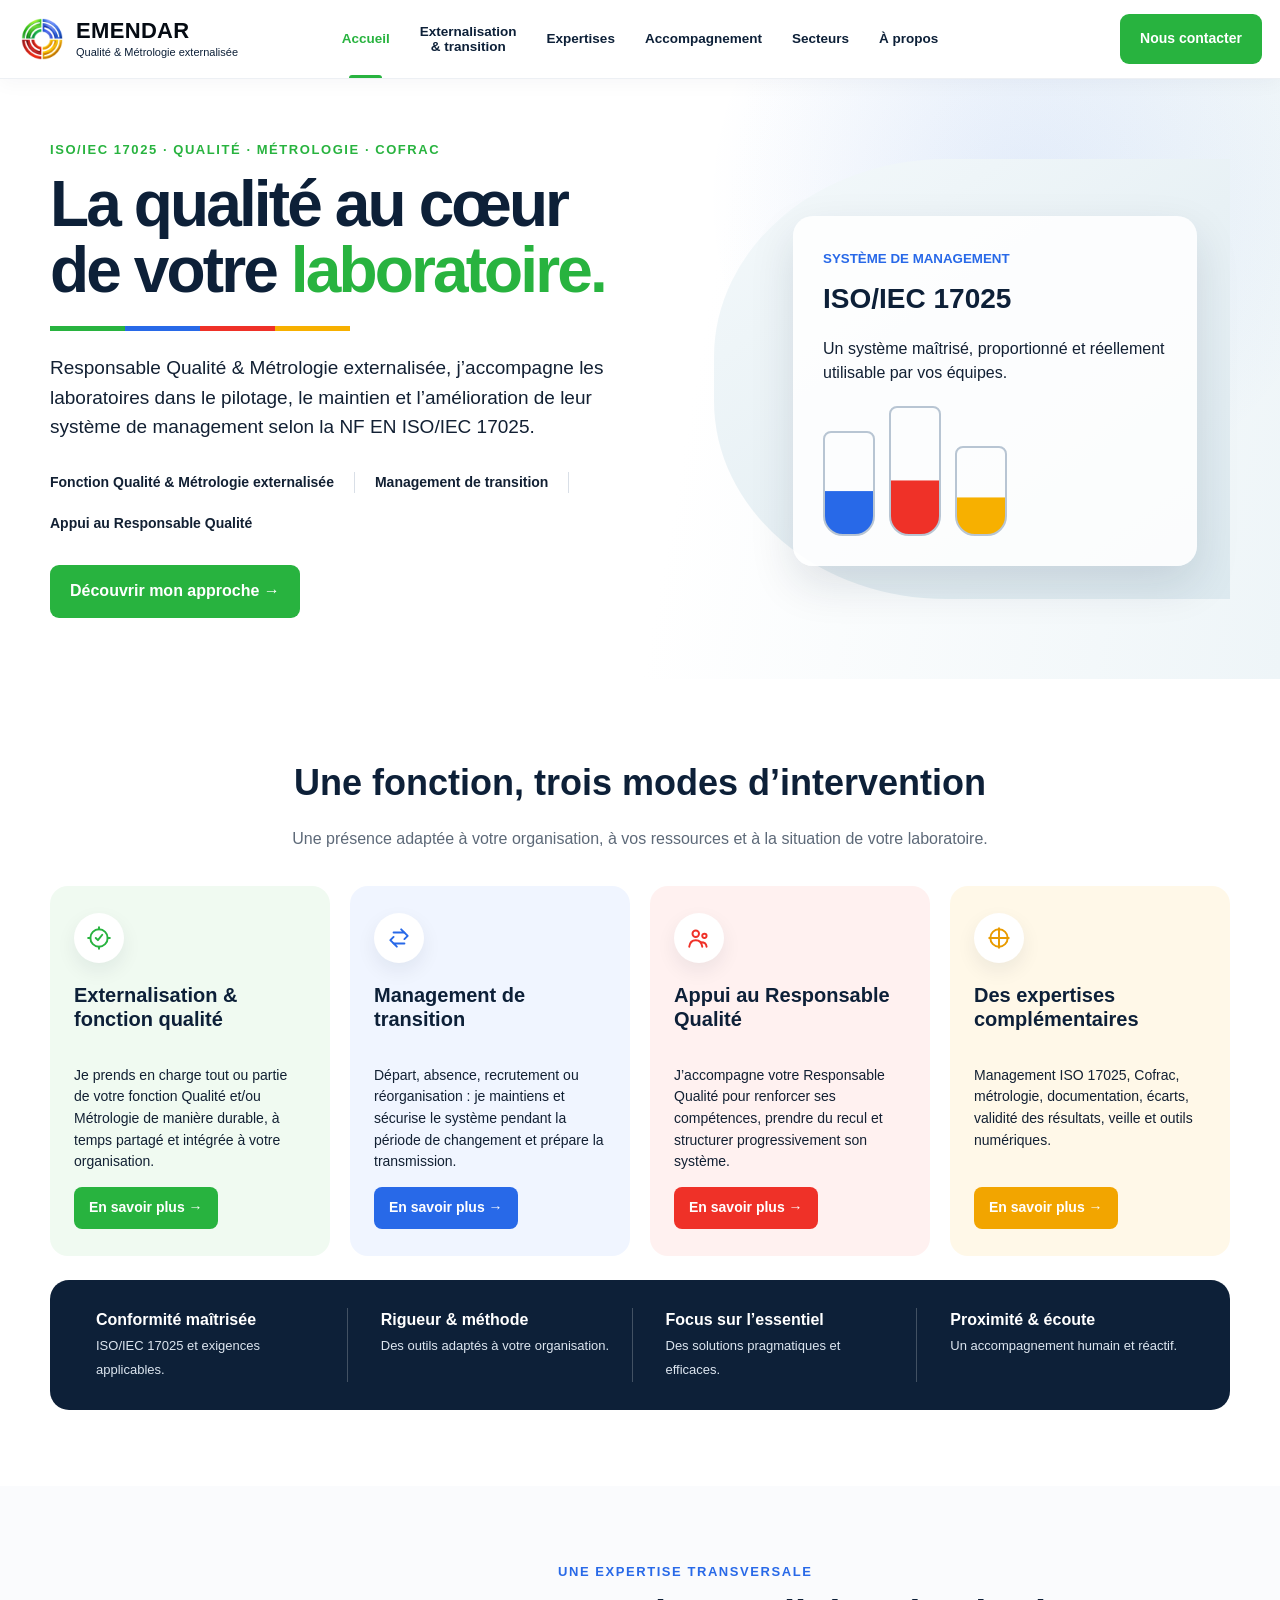
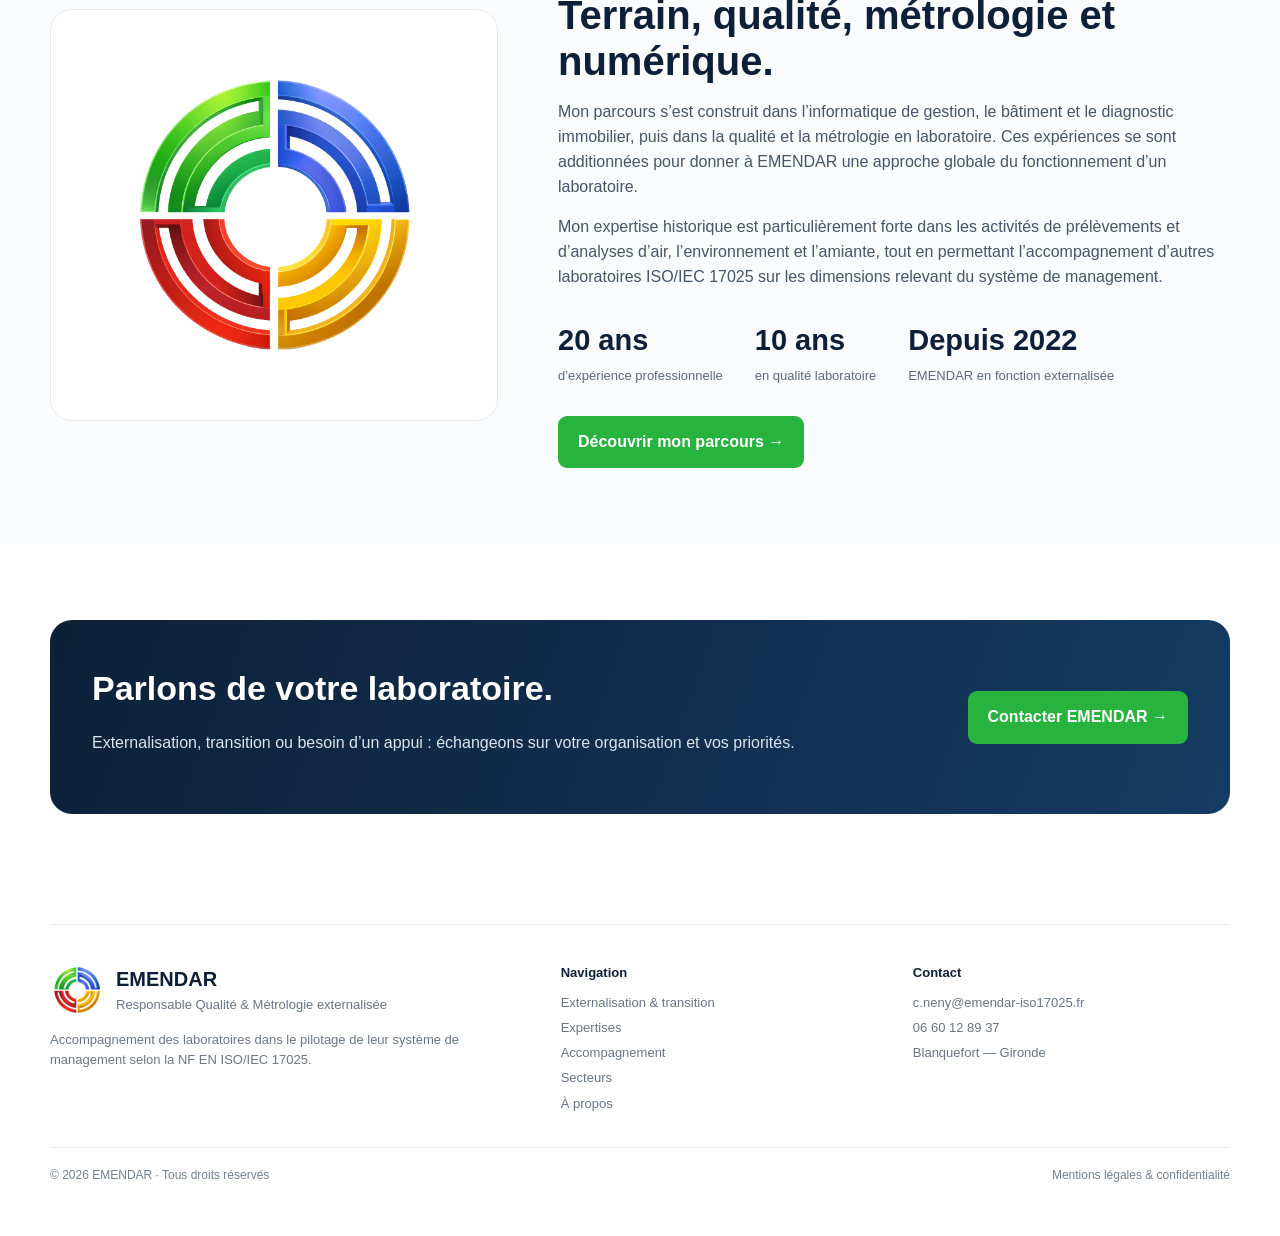
==== index.html @ a37825cf "Add files via upload" ====
<!doctype html><html lang="fr"><head><meta charset="utf-8"><meta name="viewport" content="width=device-width,initial-scale=1"><title>EMENDAR — Responsable Qualité & Métrologie externalisée</title><link rel="icon" type="image/png" href="assets/logo-emendar.png"><meta name="description" content="Responsable Qualité & Métrologie externalisée pour laboratoires ISO/IEC 17025 : externalisation, transition, Cofrac, métrologie et accompagnement."><link rel="stylesheet" href="assets/style.css"><meta name="theme-color" content="#0d2038">
<meta property="og:type" content="website">
<meta property="og:title" content="EMENDAR — Responsable Qualité & Métrologie externalisée">
<meta property="og:description" content="Responsable Qualité & Métrologie externalisée pour laboratoires ISO/IEC 17025 : externalisation, transition, Cofrac, métrologie et accompagnement.">
<meta property="og:image" content="assets/logo-emendar.png">
<meta name="twitter:card" content="summary"></head><body>
<header class="header"><div class="nav-shell">
      <div class="nav-left"><a class="brand compact" href="index.html"><img src="assets/logo-emendar.png" alt="Logo EMENDAR"><div class="brand-copy"><b>EMENDAR</b><small>Qualité & Métrologie externalisée</small></div></a></div>
      <nav class="links centered" aria-label="Navigation principale"><a class="active" href="index.html">Accueil</a><a class="" href="externalisation-transition.html">Externalisation<br>& transition</a><a class="" href="expertises.html">Expertises</a><a class="" href="accompagnement.html">Accompagnement</a><a class="" href="secteurs.html">Secteurs</a><a class="" href="a-propos.html">À propos</a></nav>
      <div class="nav-right"><a class="btn primary nav-contact" href="contact.html">Nous contacter</a></div>
    </div></header>
<main><section class="hero" id="accueil"><div class="container hero-grid"><div class="hero-copy"><div class="kicker">ISO/IEC 17025 · Qualité · Métrologie · Cofrac</div><h1>La qualité au cœur<br>de votre <span>laboratoire.</span></h1><div class="rule"><i class="g"></i><i class="b"></i><i class="r"></i><i class="y"></i></div><p class="lead">Responsable Qualité & Métrologie externalisée, j’accompagne les laboratoires dans le pilotage, le maintien et l’amélioration de leur système de management selon la NF EN ISO/IEC 17025.</p><div class="modes"><div class="mode">Fonction Qualité & Métrologie externalisée</div><div class="mode">Management de transition</div><div class="mode">Appui au Responsable Qualité</div></div><a class="btn primary" href="#interventions">Découvrir mon approche →</a></div><div class="art"><div class="arc"></div><div class="lab"><small>SYSTÈME DE MANAGEMENT</small><h3>ISO/IEC 17025</h3><p>Un système maîtrisé, proportionné et réellement utilisable par vos équipes.</p><div class="flasks"><div class="flask" style="color:var(--blue)"></div><div class="flask" style="color:var(--red)"></div><div class="flask" style="color:var(--yellow)"></div></div></div></div></div></section>
<section class="section" id="interventions"><div class="container"><div class="title"><h2>Une fonction, trois modes d’intervention</h2><p>Une présence adaptée à votre organisation, à vos ressources et à la situation de votre laboratoire.</p></div><div class="cards"><article class="card green"><div class="icon-svg"><svg viewBox="0 0 24 24"><path d="M9 12l2 2 4-5"/><circle cx="12" cy="12" r="8"/><path d="M12 2v2M12 20v2M2 12h2M20 12h2"/></svg></div><h3>Externalisation & fonction qualité</h3><p>Je prends en charge tout ou partie de votre fonction Qualité et/ou Métrologie de manière durable, à temps partagé et intégrée à votre organisation.</p><a class="btn-card" href="externalisation-transition.html">En savoir plus →</a></article><article class="card blue"><div class="icon-svg"><svg viewBox="0 0 24 24"><path d="M7 7h10l-3-3M17 17H7l3 3"/><path d="M17 7l3 3-3 3M7 17l-3-3 3-3"/></svg></div><h3>Management de transition</h3><p>Départ, absence, recrutement ou réorganisation : je maintiens et sécurise le système pendant la période de changement et prépare la transmission.</p><a class="btn-card" href="#">En savoir plus →</a></article><article class="card red" id="accompagnement"><div class="icon-svg"><svg viewBox="0 0 24 24"><circle cx="9" cy="8" r="3"/><circle cx="17" cy="10" r="2"/><path d="M3 20c.5-4 2.5-6 6-6s5.5 2 6 6M14 16c2.8 0 4.7 1.3 5 4"/></svg></div><h3>Appui au Responsable Qualité</h3><p>J’accompagne votre Responsable Qualité pour renforcer ses compétences, prendre du recul et structurer progressivement son système.</p><a class="btn-card" href="accompagnement.html">En savoir plus →</a></article><article class="card yellow" id="expertises"><div class="icon-svg"><svg viewBox="0 0 24 24"><path d="M12 3v18M3 12h18"/><circle cx="12" cy="12" r="8"/></svg></div><h3>Des expertises complémentaires</h3><p>Management ISO 17025, Cofrac, métrologie, documentation, écarts, validité des résultats, veille et outils numériques.</p><a class="btn-card" href="expertises.html">En savoir plus →</a></article></div><div class="values"><div class="value"><strong>Conformité maîtrisée</strong><span>ISO/IEC 17025 et exigences applicables.</span></div><div class="value"><strong>Rigueur & méthode</strong><span>Des outils adaptés à votre organisation.</span></div><div class="value"><strong>Focus sur l’essentiel</strong><span>Des solutions pragmatiques et efficaces.</span></div><div class="value"><strong>Proximité & écoute</strong><span>Un accompagnement humain et réactif.</span></div></div></div></section>
<section class="section about" id="apropos"><div class="container about-grid"><div class="logo-box"><img src="assets/logo-emendar.png" alt="Identité visuelle EMENDAR"></div><div><div class="eyebrow">Une expertise transversale</div><h2>Terrain, qualité, métrologie et numérique.</h2><p>Mon parcours s’est construit dans l’informatique de gestion, le bâtiment et le diagnostic immobilier, puis dans la qualité et la métrologie en laboratoire. Ces expériences se sont additionnées pour donner à EMENDAR une approche globale du fonctionnement d’un laboratoire.</p><p id="secteurs">Mon expertise historique est particulièrement forte dans les activités de prélèvements et d’analyses d’air, l’environnement et l’amiante, tout en permettant l’accompagnement d’autres laboratoires ISO/IEC 17025 sur les dimensions relevant du système de management.</p><div class="stats"><div class="stat"><b>20 ans</b><span>d’expérience professionnelle</span></div><div class="stat"><b>10 ans</b><span>en qualité laboratoire</span></div><div class="stat"><b>Depuis 2022</b><span>EMENDAR en fonction externalisée</span></div></div><a class="btn primary" href="a-propos.html">Découvrir mon parcours →</a></div></div></section>
<section class="section"><div class="container"><div class="cta"><div><h2>Parlons de votre laboratoire.</h2><p>Externalisation, transition ou besoin d’un appui : échangeons sur votre organisation et vos priorités.</p></div><a class="btn primary" href="contact.html">Contacter EMENDAR →</a></div></div></section></main>
<footer class="footer"><div class="container footer-main">
<div><div class="footer-brand"><img src="assets/logo-emendar.png" alt=""><div><b>EMENDAR</b><div>Responsable Qualité & Métrologie externalisée</div></div></div><p style="max-width:430px;color:#6b7785;font-size:13px">Accompagnement des laboratoires dans le pilotage de leur système de management selon la NF EN ISO/IEC 17025.</p></div>
<div class="footer-col"><strong>Navigation</strong><a href="externalisation-transition.html">Externalisation & transition</a><a href="expertises.html">Expertises</a><a href="accompagnement.html">Accompagnement</a><a href="secteurs.html">Secteurs</a><a href="a-propos.html">À propos</a></div>
<div class="footer-col"><strong>Contact</strong><a href="mailto:c.neny@emendar-iso17025.fr">c.neny@emendar-iso17025.fr</a><a href="tel:+33660128937">06 60 12 89 37</a><span>Blanquefort — Gironde</span></div>
</div><div class="container footer-bottom"><div>© 2026 EMENDAR · Tous droits réservés</div><div><a href="mentions-legales.html">Mentions légales & confidentialité</a></div></div></footer></body></html>
---- assets/style.css ----
:root{--navy:#0d2038;--green:#28b33f;--blue:#2869e8;--red:#ef3128;--yellow:#f7b000;--ink:#122033;--muted:#5d6978;--line:#e7ebf0;--soft:#f6f8fb}
*{box-sizing:border-box}html{scroll-behavior:smooth}body{margin:0;font-family:Inter,"Segoe UI",Arial,sans-serif;color:var(--ink);line-height:1.55}a{text-decoration:none;color:inherit}img{max-width:100%;display:block}.container{width:min(1180px,calc(100% - 40px));margin:auto}
.header{position:sticky;top:0;z-index:20;background:rgba(255,255,255,.97);border-bottom:1px solid #edf0f4;box-shadow:0 5px 18px rgba(13,32,56,.035);backdrop-filter:blur(12px)}
.nav-shell{width:min(1420px,calc(100% - 36px));margin:auto;min-height:78px;display:grid;grid-template-columns:1fr auto 1fr;align-items:center;gap:22px}
.nav-left{justify-self:start;min-width:0}.nav-right{justify-self:end}
.brand{display:flex;align-items:center;gap:10px}.brand.compact img{width:48px;height:48px;object-fit:contain}.brand-copy{display:flex;flex-direction:column;justify-content:center;line-height:1}.brand b{font-size:22px;color:#050b13;letter-spacing:.015em}.brand small{font-size:11px;color:var(--navy);margin-top:5px;white-space:nowrap}
.links.centered{display:flex;align-items:stretch;justify-content:center;gap:26px;height:78px;font-size:13.5px;font-weight:750;color:var(--navy)}
.links.centered a{position:relative;display:flex;flex-direction:column;align-items:center;justify-content:center;text-align:center;line-height:1.13;white-space:nowrap;padding:0 2px;transition:color .18s ease}
.links.centered a:after{content:"";position:absolute;left:18%;right:18%;bottom:0;height:3px;border-radius:3px 3px 0 0;background:transparent;transform:scaleX(.45);transition:.18s ease}
.links.centered a:hover{color:var(--green)}.links.centered a:hover:after{background:rgba(40,179,63,.28);transform:scaleX(1)}
.links.centered a.active{color:var(--green)}.links.centered a.active:after{background:var(--green);transform:scaleX(1)}
.nav-contact{padding:12px 19px;font-size:14px;white-space:nowrap}
.btn{display:inline-flex;padding:14px 20px;border-radius:9px;font-weight:800}.primary{background:var(--green);color:#fff}.secondary{border:1px solid #ccd5df;color:var(--navy)}
.hero{background:radial-gradient(circle at 80% 20%,rgba(40,105,232,.10),transparent 28%),linear-gradient(100deg,#fff 0,#fff 54%,#eef5f8 100%);overflow:hidden}.hero-grid{min-height:600px;display:grid;grid-template-columns:1.05fr .95fr;align-items:center;gap:30px}.hero-copy{padding:60px 0}.kicker{font-size:13px;font-weight:900;color:var(--green);letter-spacing:.12em;text-transform:uppercase}h1{font-size:clamp(43px,5vw,70px);line-height:1.03;letter-spacing:-.045em;color:var(--navy);margin:12px 0 20px}h1 span{color:var(--green)}.rule{display:flex;width:300px;height:5px;margin:22px 0}.rule i{flex:1}.g{background:var(--green)}.b{background:var(--blue)}.r{background:var(--red)}.y{background:var(--yellow)}.lead{font-size:19px;max-width:660px}.modes{display:flex;gap:20px;margin:30px 0;flex-wrap:wrap}.mode{font-size:14px;font-weight:700;padding-right:20px;border-right:1px solid #d9dfe7}.mode:last-child{border:0}
.art{position:relative;min-height:520px}.arc{position:absolute;inset:40px 0 40px 30px;border-radius:45% 0 0 45%;background:linear-gradient(145deg,#f4f9fb,#dce9ef);overflow:hidden}.arc:before,.arc:after{content:"";position:absolute;border-radius:50%;inset:-120px -90px;border:8px solid transparent;transform:rotate(8deg)}.arc:before{border-left-color:var(--green);border-bottom-color:var(--red)}.arc:after{inset:-92px -62px;border-left-color:var(--blue);border-bottom-color:var(--yellow)}.lab{position:absolute;right:6%;bottom:14%;width:74%;background:rgba(255,255,255,.88);padding:30px;border-radius:20px;box-shadow:0 18px 45px rgba(13,32,56,.12)}.lab small{font-weight:900;color:var(--blue)}.lab h3{font-size:28px;color:var(--navy);margin:6px 0}.flasks{display:flex;gap:14px;align-items:flex-end;margin-top:20px}.flask{width:52px;height:105px;border:2px solid #b8c5d3;border-radius:8px 8px 20px 20px;background:linear-gradient(to top,currentColor 0 42%,transparent 43%)}.flask:nth-child(2){height:130px}.flask:nth-child(3){height:90px}
.section{padding:76px 0}.title{text-align:center;margin-bottom:34px}.title h2{font-size:36px;color:var(--navy);margin:0 0 8px}.title p{color:var(--muted)}.cards{display:grid;grid-template-columns:repeat(4,1fr);gap:20px}.card{padding:27px 24px;border-radius:18px;min-height:280px;display:flex;flex-direction:column}.card h3{color:var(--navy);font-size:20px;line-height:1.2}.card p{font-size:14px}.card a{margin-top:auto;font-weight:800}.green{background:#f0faf1}.blue{background:#f0f5ff}.red{background:#fff1f0}.yellow{background:#fff8e8}.green a{color:var(--green)}.blue a{color:var(--blue)}.red a{color:var(--red)}.yellow a{color:#e99b00}
.values{margin-top:24px;background:var(--navy);color:#fff;border-radius:19px;padding:28px;display:grid;grid-template-columns:repeat(4,1fr);gap:15px}.value{padding:0 18px;border-right:1px solid rgba(255,255,255,.22)}.value:last-child{border:0}.value strong{display:block}.value span{font-size:13px;color:#dce5ef}
.about{background:#fafbfd}.about-grid{display:grid;grid-template-columns:.8fr 1.2fr;gap:60px;align-items:center}.logo-box{background:#fff;border:1px solid var(--line);border-radius:22px;padding:45px;display:grid;place-items:center}.logo-box img{width:320px}.eyebrow{font-size:13px;font-weight:900;color:var(--blue);letter-spacing:.12em;text-transform:uppercase}.about h2{font-size:40px;color:var(--navy);line-height:1.15;margin:10px 0}.about p{color:#465568}.stats{display:flex;gap:32px;flex-wrap:wrap;margin:28px 0}.stat b{display:block;font-size:29px;color:var(--navy)}.stat span{font-size:13px;color:var(--muted)}
.cta{background:linear-gradient(110deg,var(--navy),#153b62);color:#fff;border-radius:22px;padding:42px;display:flex;align-items:center;justify-content:space-between;gap:25px}.cta h2{margin:0;font-size:34px}.cta p{color:#dbe5ef}.footer{padding:34px 0;font-size:13px;color:#687585}.footer-in{border-top:1px solid var(--line);padding-top:25px;display:flex;justify-content:space-between;gap:20px}
@media(max-width:1120px){.brand small{display:none}.links.centered{gap:18px;font-size:13px}.nav-shell{width:min(100% - 28px,1420px)}}
@media(max-width:980px){.links.centered{display:none}.nav-shell{grid-template-columns:1fr auto}.nav-left{justify-self:start}.nav-right{justify-self:end}.hero-grid{grid-template-columns:1fr}.art{min-height:390px}.cards{grid-template-columns:repeat(2,1fr)}.values{grid-template-columns:repeat(2,1fr)}.about-grid{grid-template-columns:1fr}}
@media(max-width:620px){.container{width:min(100% - 26px,1180px)}.nav-shell{min-height:70px}.nav-contact{display:none}.brand.compact img{width:44px;height:44px}.brand b{font-size:21px}.brand small{display:none}.hero-copy{padding:42px 0 10px}.hero-grid{min-height:auto}.modes{display:block}.mode{border-right:0;border-bottom:1px solid var(--line);padding:9px 0}.art{min-height:330px}.lab{width:84%;padding:22px}.cards,.values{grid-template-columns:1fr}.value{border-right:0;border-bottom:1px solid rgba(255,255,255,.2);padding:10px 0}.cta{flex-direction:column;align-items:flex-start}.footer-in{flex-direction:column}}

.page-hero{background:radial-gradient(circle at 85% 10%,rgba(40,105,232,.10),transparent 25%),linear-gradient(105deg,#fff 0,#fff 62%,#f1f6f9 100%);border-bottom:1px solid var(--line)}
.page-hero-inner{padding:78px 0 70px;max-width:900px}.page-hero h1{font-size:clamp(44px,5vw,66px);margin-bottom:18px}.page-hero .lead{max-width:820px}
.content-grid{display:grid;grid-template-columns:repeat(3,1fr);gap:22px}.content-card{border:1px solid var(--line);border-radius:18px;padding:28px;background:#fff}.content-card h3{color:var(--navy);font-size:22px;line-height:1.2;margin-top:0}.content-card p{color:#465568}.content-card.green{border-top:4px solid var(--green);background:#fff}.content-card.blue{border-top:4px solid var(--blue);background:#fff}.content-card.red{border-top:4px solid var(--red);background:#fff}.content-card.yellow{border-top:4px solid var(--yellow);background:#fff}
.prose{max-width:900px;margin:auto}.prose h2{color:var(--navy);font-size:34px;line-height:1.2;margin:0 0 16px}.prose h3{color:var(--navy);font-size:23px;margin-top:32px}.prose p,.prose li{color:#465568}.prose ul{padding-left:22px}.soft{background:var(--soft)}.split{display:grid;grid-template-columns:1fr 1fr;gap:50px;align-items:start}.split h2{font-size:34px;color:var(--navy);line-height:1.18;margin-top:0}.quote-box{border-left:5px solid var(--green);padding:20px 24px;background:#f4faf5;border-radius:0 16px 16px 0;font-size:20px;font-weight:750;color:var(--navy)}
.steps{display:grid;grid-template-columns:repeat(5,1fr);gap:16px}.step{padding:22px;border-radius:16px;background:#fff;border:1px solid var(--line)}.step b{display:grid;place-items:center;width:34px;height:34px;border-radius:50%;background:var(--navy);color:#fff;margin-bottom:15px}.step h3{font-size:17px;color:var(--navy)}
.contact-grid{display:grid;grid-template-columns:.9fr 1.1fr;gap:40px}.contact-card{border:1px solid var(--line);border-radius:20px;padding:30px;background:#fff}.contact-card label{display:block;font-size:13px;font-weight:800;color:var(--navy);margin:15px 0 6px}.contact-card input,.contact-card select,.contact-card textarea{width:100%;border:1px solid #cfd7e1;border-radius:9px;padding:13px;font:inherit}.contact-card textarea{min-height:150px;resize:vertical}.contact-details{font-size:18px}.contact-details a{color:var(--blue);font-weight:800}
.timeline{display:grid;gap:18px}.timeline-item{display:grid;grid-template-columns:120px 1fr;gap:25px;padding:22px 0;border-bottom:1px solid var(--line)}.timeline-item b{color:var(--green);font-size:20px}.timeline-item h3{margin:0 0 8px;color:var(--navy)}
@media(max-width:980px){.content-grid{grid-template-columns:1fr 1fr}.steps{grid-template-columns:1fr 1fr}.split,.contact-grid{grid-template-columns:1fr}}
@media(max-width:620px){.page-hero-inner{padding:52px 0}.content-grid,.steps{grid-template-columns:1fr}.timeline-item{grid-template-columns:1fr;gap:5px}}

/* --- V4 finition --- */
:focus-visible{outline:3px solid rgba(40,105,232,.38);outline-offset:3px;border-radius:6px}
.btn,.card,.content-card{transition:transform .18s ease,box-shadow .18s ease,border-color .18s ease}
.btn:hover{transform:translateY(-1px)}
.card:hover,.content-card:hover{transform:translateY(-3px);box-shadow:0 14px 32px rgba(13,32,56,.08)}
.icon-svg{width:50px;height:50px;display:grid;place-items:center;border-radius:50%;background:#fff;box-shadow:0 8px 20px rgba(13,32,56,.07)}
.icon-svg svg{width:26px;height:26px;fill:none;stroke:currentColor;stroke-width:1.8;stroke-linecap:round;stroke-linejoin:round}
.card.green .icon-svg{color:var(--green)}.card.blue .icon-svg{color:var(--blue)}.card.red .icon-svg{color:var(--red)}.card.yellow .icon-svg{color:#e99b00}
.hero-badge{position:absolute;left:10%;top:17%;background:#fff;border:1px solid rgba(13,32,56,.08);box-shadow:0 12px 30px rgba(13,32,56,.09);border-radius:14px;padding:11px 15px;font-size:12px;font-weight:850;color:var(--navy);z-index:3}
.hero-badge span{display:inline-block;width:8px;height:8px;border-radius:50%;background:var(--green);margin-right:7px}
.footer{background:#fff}.footer-main{display:grid;grid-template-columns:1.2fr .8fr .8fr;gap:35px;padding:38px 0 28px;border-top:1px solid var(--line)}
.footer-brand{display:flex;align-items:center;gap:12px}.footer-brand img{width:54px}.footer-brand b{font-size:20px;color:var(--navy)}
.footer-col strong{display:block;color:var(--navy);margin-bottom:10px}.footer-col a{display:block;margin:5px 0}.footer-col a:hover{color:var(--green)}
.footer-bottom{border-top:1px solid var(--line);padding:18px 0;display:flex;justify-content:space-between;gap:20px;font-size:12px;color:#73808e}
.legal-page .prose{max-width:900px}.legal-page h2{margin-top:38px}
.form-note{font-size:12px;color:#6c7886;margin-top:12px}
.contact-card button{cursor:pointer}
.mobile-note{display:none}
@media(prefers-reduced-motion:reduce){html{scroll-behavior:auto}*,*:before,*:after{transition:none!important;animation:none!important}}
@media(max-width:980px){.footer-main{grid-template-columns:1fr 1fr}.footer-main>div:first-child{grid-column:1/-1}}
@media(max-width:620px){.footer-main{grid-template-columns:1fr}.footer-main>div:first-child{grid-column:auto}.footer-bottom{flex-direction:column}}

/* V5 — corrections validées */
.card .btn-card{
  display:inline-flex;align-items:center;justify-content:center;
  align-self:flex-start;margin-top:auto;padding:10px 15px;border-radius:8px;
  color:#fff!important;font-size:14px;font-weight:800;
}
.card.green .btn-card{background:var(--green)}
.card.blue .btn-card{background:var(--blue)}
.card.red .btn-card{background:var(--red)}
.card.yellow .btn-card{background:#f2a500}
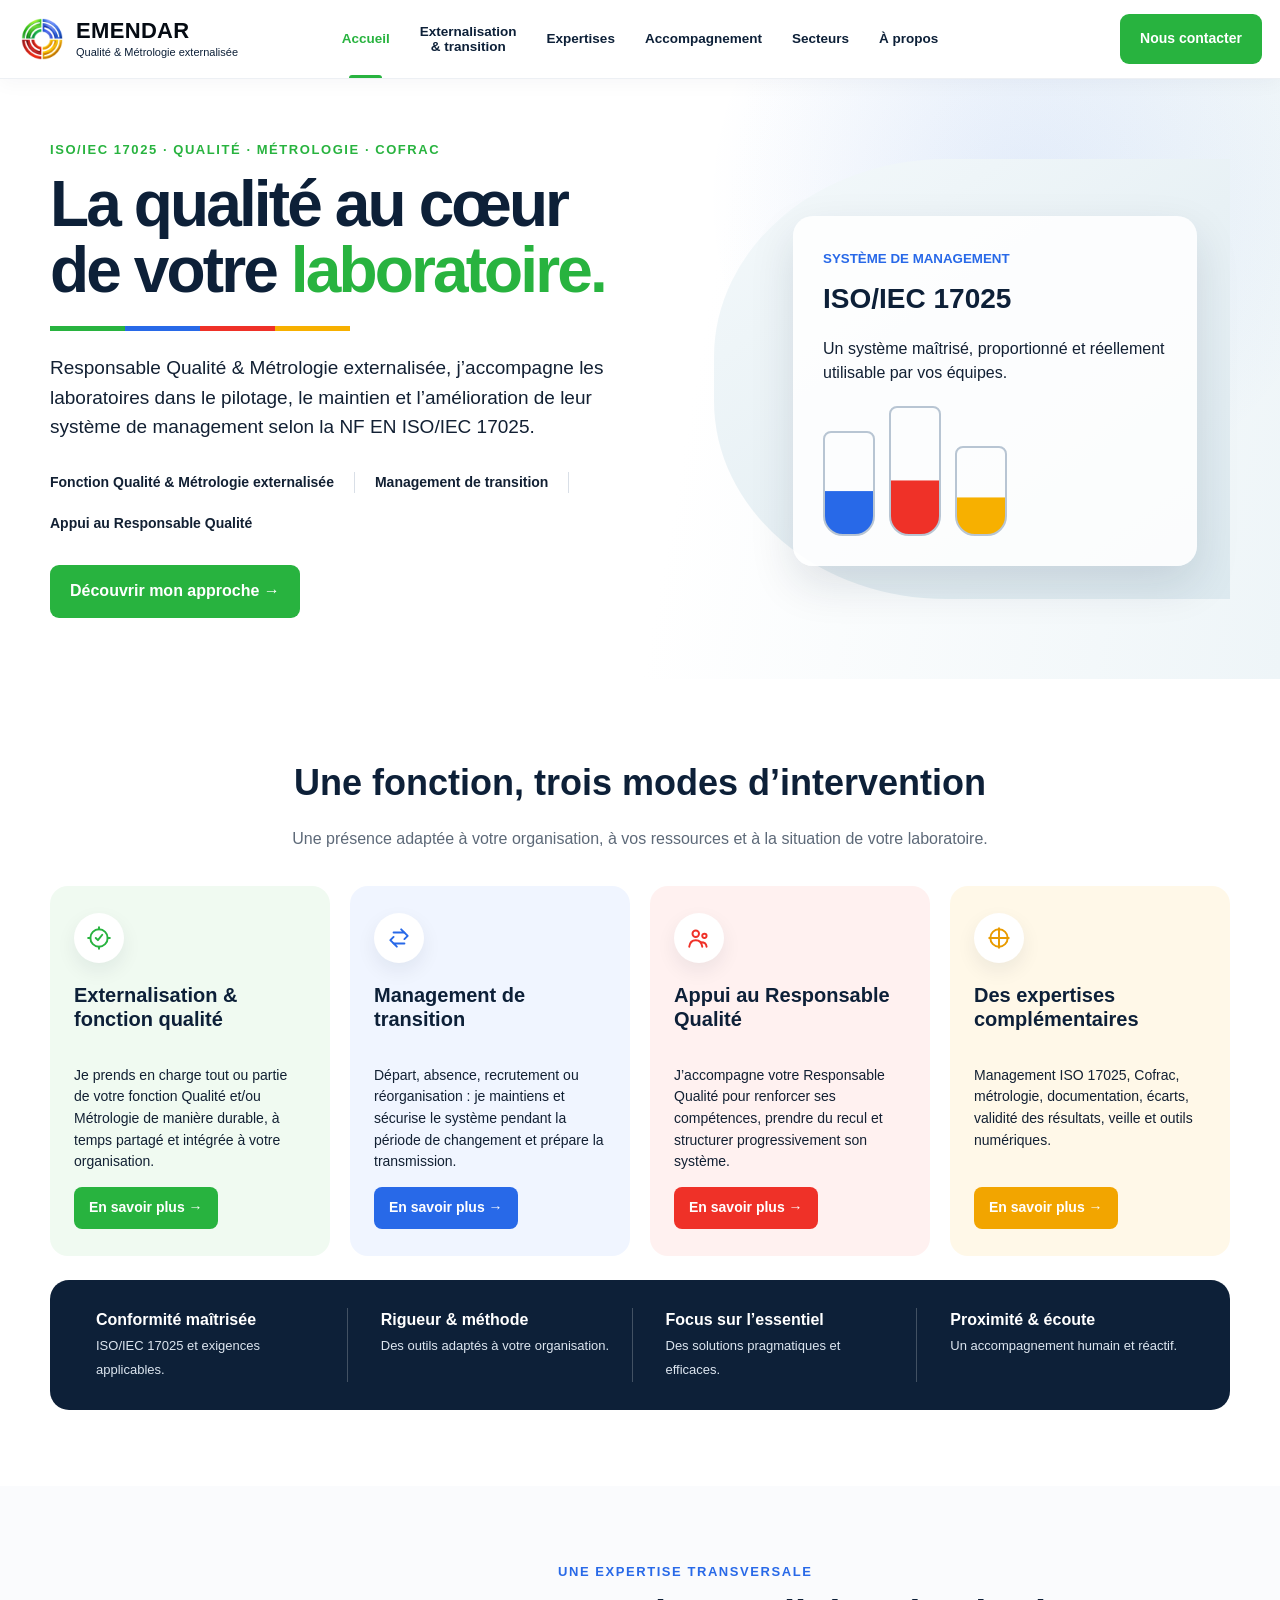
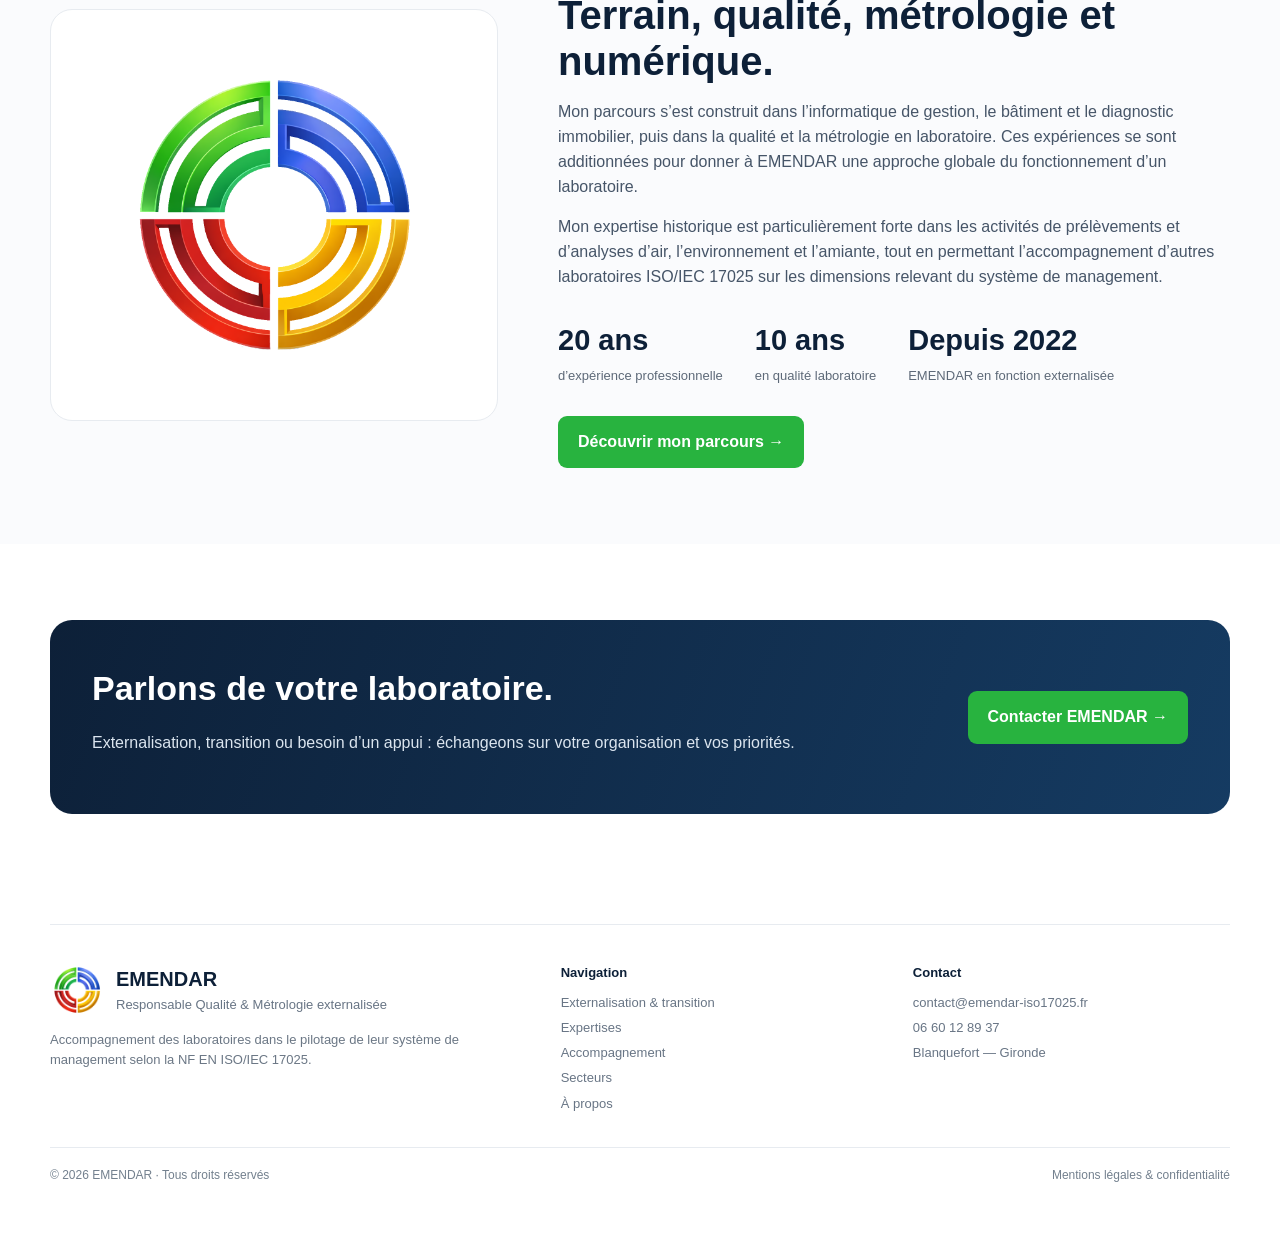
==== commit d3ec8b29: "Add files via upload" ====
--- a/index.html
+++ b/index.html
@@ -16,5 +16,5 @@
 <footer class="footer"><div class="container footer-main">
 <div><div class="footer-brand"><img src="assets/logo-emendar.png" alt=""><div><b>EMENDAR</b><div>Responsable Qualité & Métrologie externalisée</div></div></div><p style="max-width:430px;color:#6b7785;font-size:13px">Accompagnement des laboratoires dans le pilotage de leur système de management selon la NF EN ISO/IEC 17025.</p></div>
 <div class="footer-col"><strong>Navigation</strong><a href="externalisation-transition.html">Externalisation & transition</a><a href="expertises.html">Expertises</a><a href="accompagnement.html">Accompagnement</a><a href="secteurs.html">Secteurs</a><a href="a-propos.html">À propos</a></div>
-<div class="footer-col"><strong>Contact</strong><a href="mailto:c.neny@emendar-iso17025.fr">c.neny@emendar-iso17025.fr</a><a href="tel:+33660128937">06 60 12 89 37</a><span>Blanquefort — Gironde</span></div>
+<div class="footer-col"><strong>Contact</strong><a href="mailto:contact@emendar-iso17025.fr">contact@emendar-iso17025.fr</a><a href="tel:+33660128937">06 60 12 89 37</a><span>Blanquefort — Gironde</span></div>
 </div><div class="container footer-bottom"><div>© 2026 EMENDAR · Tous droits réservés</div><div><a href="mentions-legales.html">Mentions légales & confidentialité</a></div></div></footer></body></html>
--- a/assets/style.css
+++ b/assets/style.css
@@ -64,3 +64,20 @@
 .card.blue .btn-card{background:var(--blue)}
 .card.red .btn-card{background:var(--red)}
 .card.yellow .btn-card{background:#f2a500}
+
+/* V6 — formulaire Web3Forms */
+.contact-form .form-grid{display:grid;grid-template-columns:1fr 1fr;gap:16px}
+.contact-form .field{display:flex;flex-direction:column;gap:7px}
+.contact-form .field.full{grid-column:1/-1}
+.contact-form label{font-weight:800;color:var(--navy);font-size:14px}
+.contact-form input,.contact-form select,.contact-form textarea{
+ width:100%;box-sizing:border-box;border:1px solid #ccd5df;border-radius:9px;
+ padding:12px 13px;background:#fff;color:var(--navy);font:inherit
+}
+.contact-form textarea{resize:vertical;min-height:150px}
+.contact-form input:focus,.contact-form select:focus,.contact-form textarea:focus{
+ outline:3px solid rgba(40,105,232,.16);border-color:var(--blue)
+}
+.contact-form .form-note{max-width:680px;line-height:1.55}
+.contact-form .form-note a{text-decoration:underline}
+@media(max-width:680px){.contact-form .form-grid{grid-template-columns:1fr}.contact-form .field.full{grid-column:auto}}
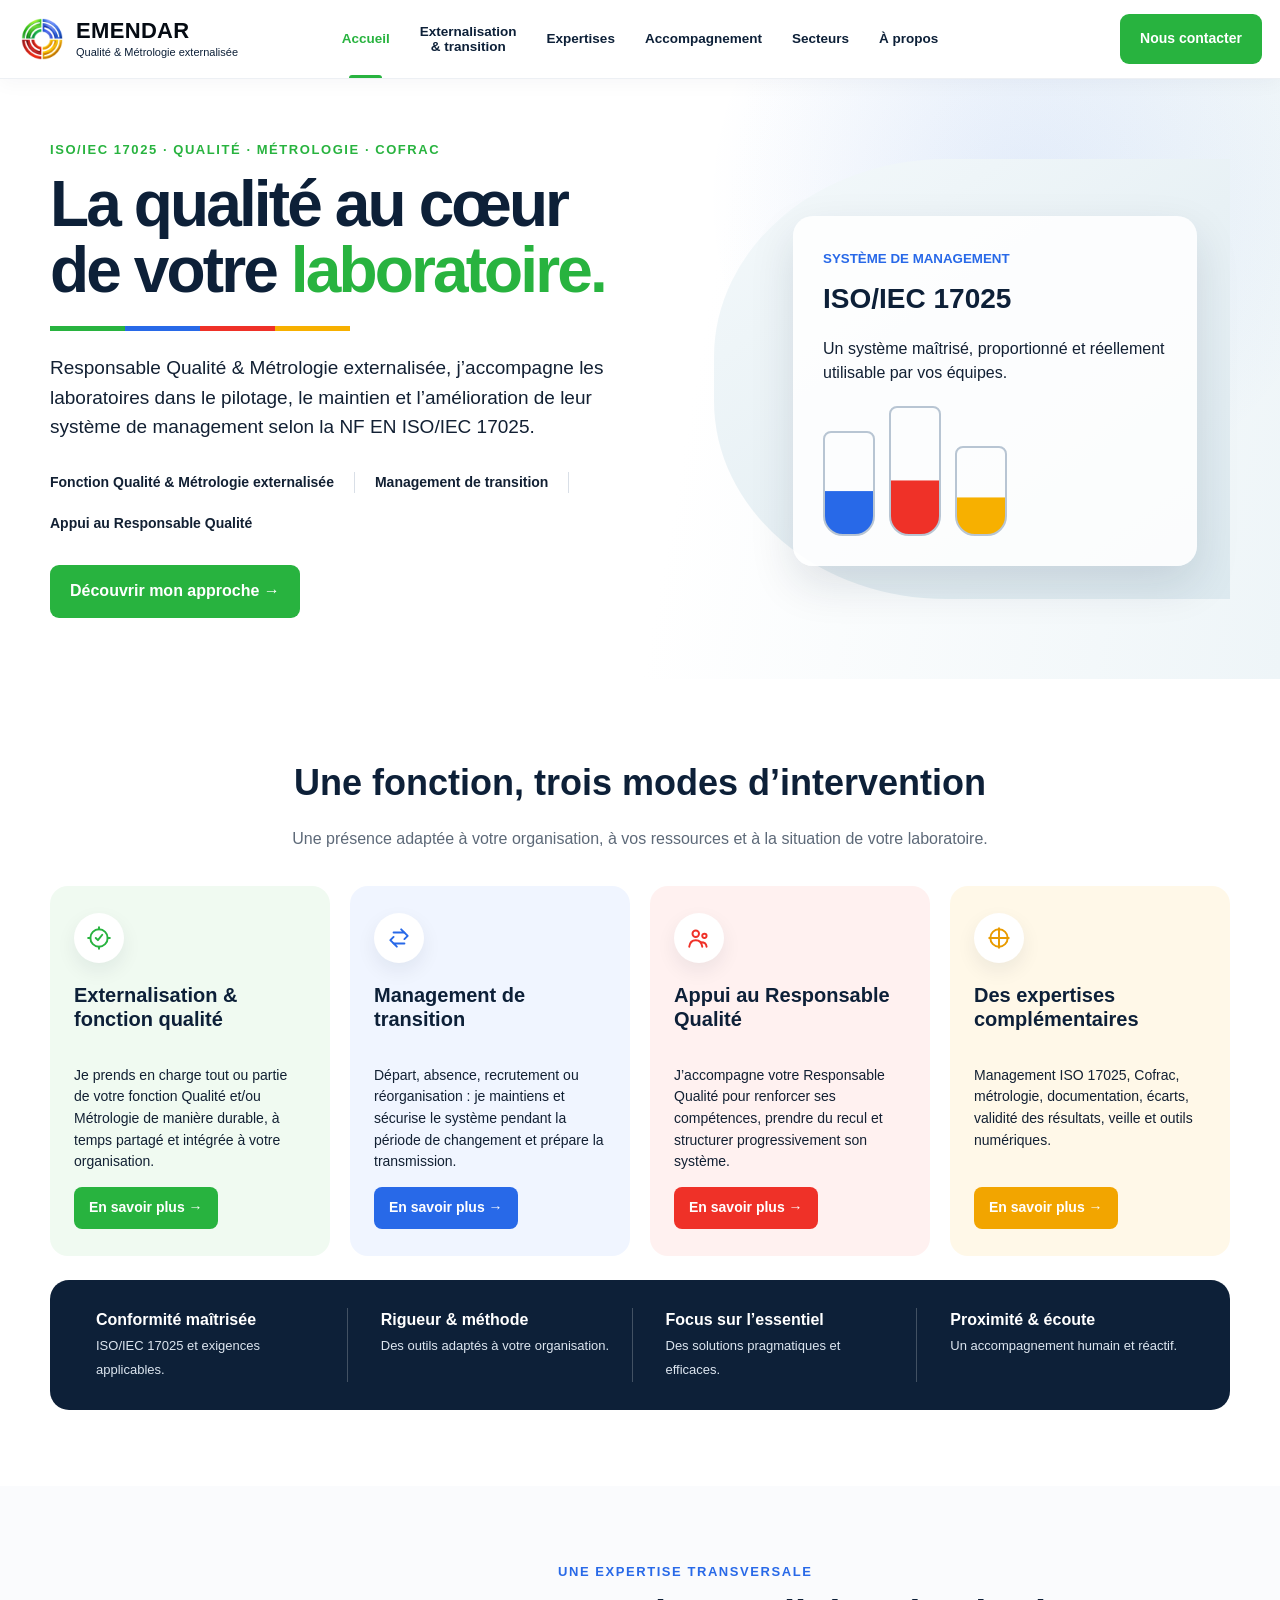
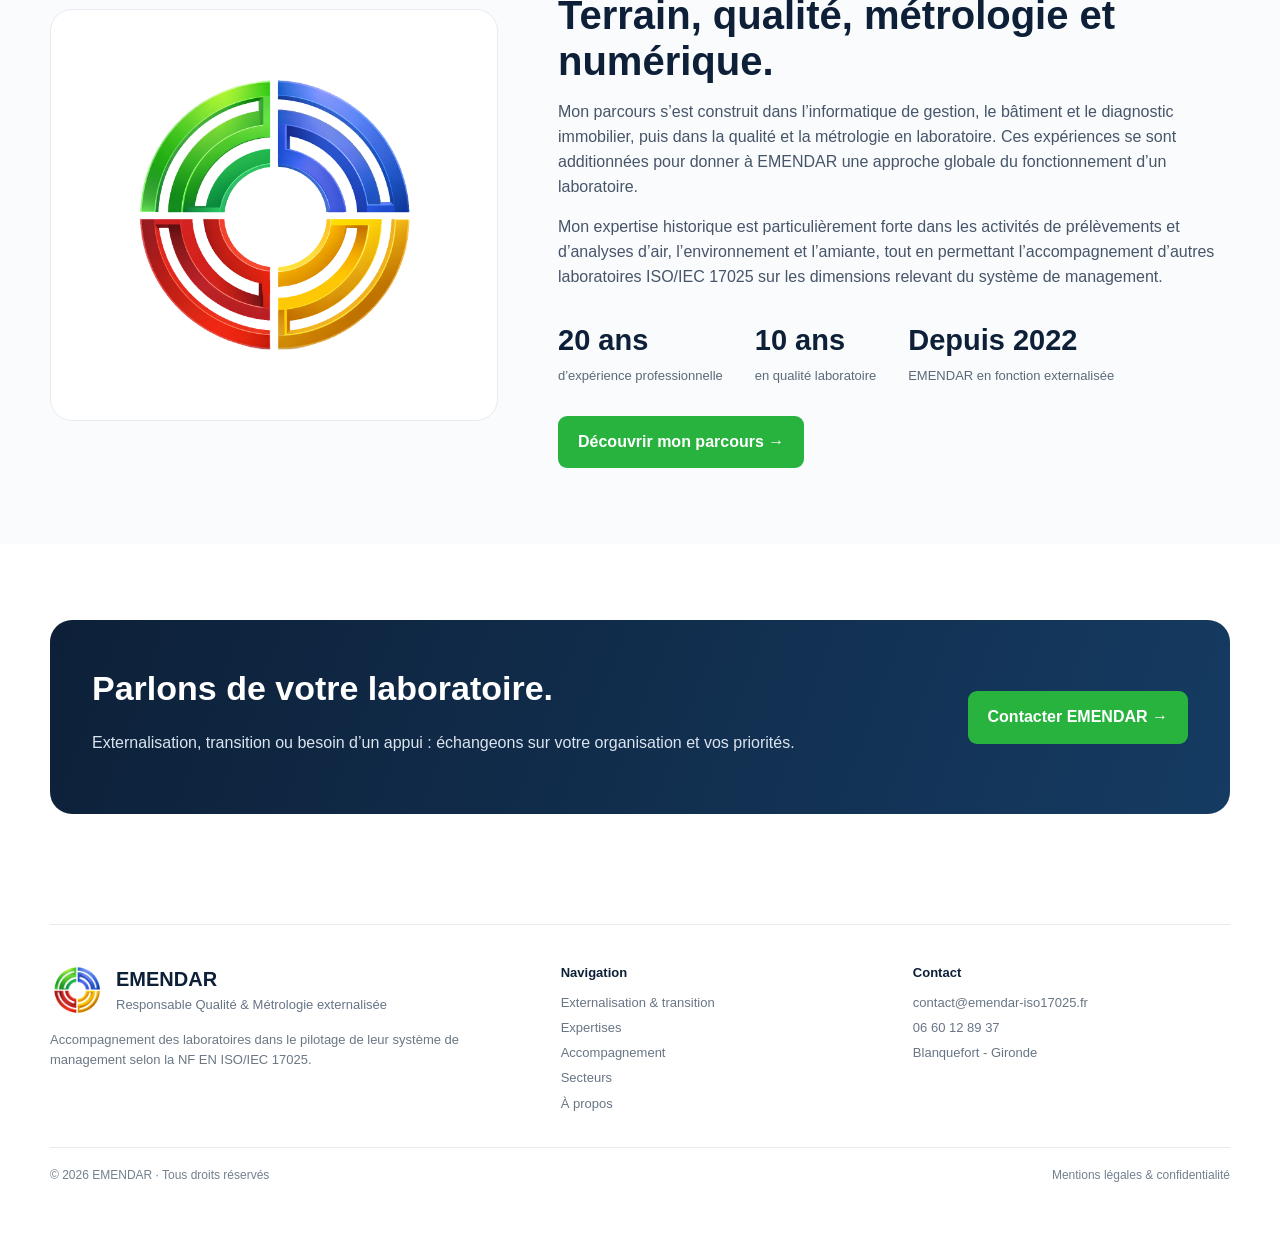
==== commit 13724b2f: "Add files via upload" ====
--- a/index.html
+++ b/index.html
@@ -1,9 +1,13 @@
-<!doctype html><html lang="fr"><head><meta charset="utf-8"><meta name="viewport" content="width=device-width,initial-scale=1"><title>EMENDAR — Responsable Qualité & Métrologie externalisée</title><link rel="icon" type="image/png" href="assets/logo-emendar.png"><meta name="description" content="Responsable Qualité & Métrologie externalisée pour laboratoires ISO/IEC 17025 : externalisation, transition, Cofrac, métrologie et accompagnement."><link rel="stylesheet" href="assets/style.css"><meta name="theme-color" content="#0d2038">
+<!doctype html><html lang="fr"><head><meta charset="utf-8"><meta name="viewport" content="width=device-width,initial-scale=1"><title>EMENDAR - Responsable Qualité & Métrologie externalisée</title><link rel="icon" type="image/png" href="assets/logo-emendar.png"><meta name="description" content="Responsable Qualité & Métrologie externalisée pour laboratoires ISO/IEC 17025 : externalisation, transition, Cofrac, métrologie et accompagnement."><link rel="stylesheet" href="assets/style.css"><meta name="theme-color" content="#0d2038">
 <meta property="og:type" content="website">
 <meta property="og:title" content="EMENDAR — Responsable Qualité & Métrologie externalisée">
 <meta property="og:description" content="Responsable Qualité & Métrologie externalisée pour laboratoires ISO/IEC 17025 : externalisation, transition, Cofrac, métrologie et accompagnement.">
 <meta property="og:image" content="assets/logo-emendar.png">
-<meta name="twitter:card" content="summary"></head><body>
+<meta name="twitter:card" content="summary">
+<link rel="icon" type="image/x-icon" href="assets/favicon.ico">
+<link rel="icon" type="image/png" sizes="32x32" href="assets/favicon-32x32.png">
+<link rel="apple-touch-icon" sizes="180x180" href="assets/apple-touch-icon.png">
+</head><body>
 <header class="header"><div class="nav-shell">
       <div class="nav-left"><a class="brand compact" href="index.html"><img src="assets/logo-emendar.png" alt="Logo EMENDAR"><div class="brand-copy"><b>EMENDAR</b><small>Qualité & Métrologie externalisée</small></div></a></div>
       <nav class="links centered" aria-label="Navigation principale"><a class="active" href="index.html">Accueil</a><a class="" href="externalisation-transition.html">Externalisation<br>& transition</a><a class="" href="expertises.html">Expertises</a><a class="" href="accompagnement.html">Accompagnement</a><a class="" href="secteurs.html">Secteurs</a><a class="" href="a-propos.html">À propos</a></nav>
@@ -16,5 +20,5 @@
 <footer class="footer"><div class="container footer-main">
 <div><div class="footer-brand"><img src="assets/logo-emendar.png" alt=""><div><b>EMENDAR</b><div>Responsable Qualité & Métrologie externalisée</div></div></div><p style="max-width:430px;color:#6b7785;font-size:13px">Accompagnement des laboratoires dans le pilotage de leur système de management selon la NF EN ISO/IEC 17025.</p></div>
 <div class="footer-col"><strong>Navigation</strong><a href="externalisation-transition.html">Externalisation & transition</a><a href="expertises.html">Expertises</a><a href="accompagnement.html">Accompagnement</a><a href="secteurs.html">Secteurs</a><a href="a-propos.html">À propos</a></div>
-<div class="footer-col"><strong>Contact</strong><a href="mailto:contact@emendar-iso17025.fr">contact@emendar-iso17025.fr</a><a href="tel:+33660128937">06 60 12 89 37</a><span>Blanquefort — Gironde</span></div>
+<div class="footer-col"><strong>Contact</strong><a href="mailto:contact@emendar-iso17025.fr">contact@emendar-iso17025.fr</a><a href="tel:+33660128937">06 60 12 89 37</a><span>Blanquefort - Gironde</span></div>
 </div><div class="container footer-bottom"><div>© 2026 EMENDAR · Tous droits réservés</div><div><a href="mentions-legales.html">Mentions légales & confidentialité</a></div></div></footer></body></html>
--- a/assets/style.css
+++ b/assets/style.css
@@ -81,3 +81,35 @@
 .contact-form .form-note{max-width:680px;line-height:1.55}
 .contact-form .form-note a{text-decoration:underline}
 @media(max-width:680px){.contact-form .form-grid{grid-template-columns:1fr}.contact-form .field.full{grid-column:auto}}
+
+/* Correctif mobile accueil : bouton + carte ISO 17025 */
+@media (max-width: 620px) {
+  .hero-copy {
+    padding-bottom: 30px;
+  }
+
+  .hero-copy > .btn.primary {
+    display: flex;
+    width: 100%;
+    justify-content: center;
+    text-align: center;
+    margin-top: 20px;
+  }
+
+  .hero .art {
+    min-height: 430px;
+    margin-top: 18px;
+  }
+
+  .hero .arc {
+    inset: 12px 0 20px 0;
+  }
+
+  .hero .lab {
+    top: 28px;
+    right: 4%;
+    bottom: auto;
+    width: 92%;
+    padding: 24px;
+  }
+}
